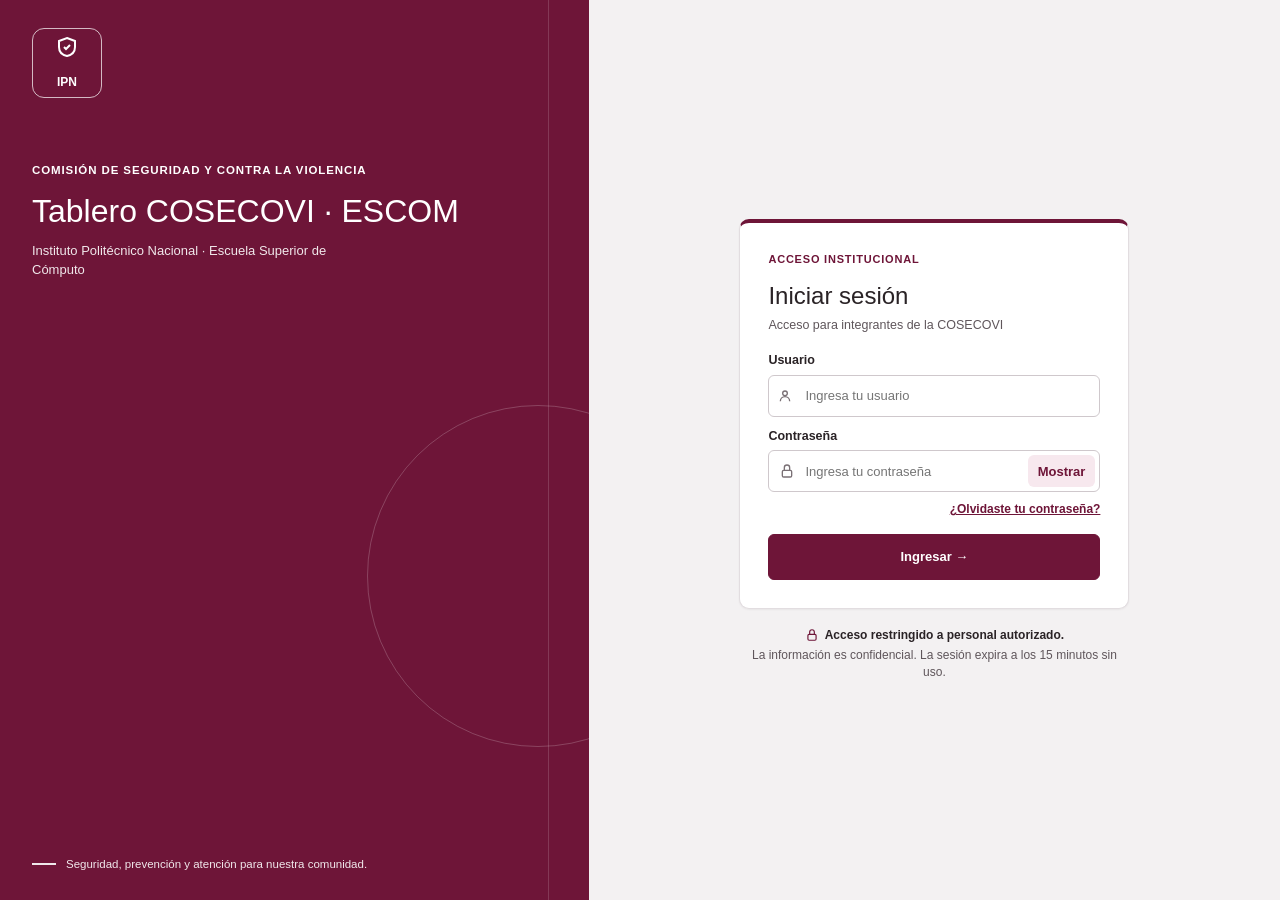
==== Tablero_COSECOVI/vistas/1_vista_general.html @ 0f460d91 "Add files via upload" ====
<!doctype html>
<html lang="es">
<head>
<meta charset="utf-8"><meta name="viewport" content="width=device-width, initial-scale=1">
<title>Vista general · Tablero COSECOVI</title>
<link rel="stylesheet" href="../estilos.css">
<style>
  .centro { display: grid; grid-template-columns: minmax(0,1fr) 290px; gap: 14px; align-items: start; }
  .info { display: grid; grid-template-columns: 1.4fr .8fr .8fr 1fr 1fr; gap: 10px; margin: 10px 14px 0; padding: 10px 12px; border: 1px solid var(--borde); border-radius: 8px; background: #faf8f9; font-size: 12px; }
  .info small { display: block; color: var(--texto-2); font-weight: 700; }
  .info b { display: block; margin-top: 2px; }
  .leyenda-mapa { display: flex; gap: 22px; padding: 12px 14px 14px; font-size: 12px; }
  .leyenda-mapa div { display: flex; gap: 8px; align-items: center; }
  .leyenda-mapa small { display: block; color: var(--texto-2); }
</style>
</head>
<body>
<div class="pagina"></div>
<script src="../datos.js"></script><script src="../modelo.js"></script><script src="../cabecera.js"></script><script src="../graficas.js"></script><script src="../mapa.js"></script>
<script>
(function () {
  if (!UI.cabecera('general')) return;
  const I = UI.ICON;
  let modo = 'calor', sel = null;

  document.querySelector('.pagina').innerHTML =
    UI.encabezado('escudo', 'MONITOREO PREVENTIVO', 'Vista general por zona', 'Prioridades de atención dentro del plantel y en su entorno inmediato.') +
    '<div class="rej-l">' +
      '<aside class="tarjeta panel">' + UI.panelTit('CONSULTA', 'Filtros') +
        '<div class="sub" style="border:none;padding:0">Hora</div>' +
        '<div class="dos-campos"><div class="campo"><label for="f-hd">Desde</label><input type="time" id="f-hd"></div><div class="campo"><label for="f-hh">Hasta</label><input type="time" id="f-hh"></div></div>' +
        '<div class="campo"><label for="f-grupo">Delito</label><select id="f-grupo">' + UI.opts(Object.keys(M.GRUPOS), '', 'Todos los delitos') + '</select></div>' +
        '<div class="campo"><label for="f-modo">Modalidad (cómo)</label><select id="f-modo">' + UI.opts(M.MODOS, '', 'Todas') + '</select></div>' +
        '<div class="campo"><label for="f-sem">Semáforo</label><select id="f-sem">' + UI.opts(['Rojo', 'Amarillo'], '', 'Todos') + '</select></div>' +
        '<div class="campo"><label for="f-amb">Ámbito</label><select id="f-amb">' + UI.opts(['Interno', 'Externo'], '', 'Interno y externo') + '</select></div>' +
        '<div class="campo"><label for="f-afe">Tipo de afectado</label><select id="f-afe">' + UI.opts(M.AFECTADOS, '', 'Todos') + '</select></div>' +
        '<div class="campo"><label for="f-fase">Fase</label><select id="f-fase">' + UI.opts(M.FASES, '', 'Todas') + '</select></div>' +
        '<button class="btn bloque" id="limpiar">Limpiar filtros</button>' +
        '<div class="clave"><h4>Semáforo de delitos</h4>' +
          '<div class="niv" style="color:var(--rojo)">' + UI.icSem('Rojo') + 'Atención mayor</div><ul><li>Robos con o sin violencia</li><li>Denuncias por extorsión</li><li>Denuncias por acoso</li><li>Denuncias por ciberacoso</li></ul>' +
          '<div class="niv" style="color:var(--amarillo)">' + UI.icSem('Amarillo') + 'Atención amarilla</div><ul><li>Delitos contra la salud: drogas, alcohol u otros</li><li>Violencia</li></ul></div>' +
      '</aside>' +
      '<div class="col">' +
        '<div class="kpis" id="kpis"></div>' +
        '<div class="centro">' +
          '<section class="tarjeta"><div class="tit"><div><small>PLANTEL Y RADIO DE CONSIDERACIÓN</small><h2>Mapa de riesgo ESCOM</h2><p id="ayudaMapa">Selecciona un punto para consultar el incidente predominante.</p></div>' +
            '<div class="seg" id="modo"><button data-m="calor" class="on">Mapa de calor</button><button data-m="puntos">Puntos de incidentes</button></div></div>' +
            '<div style="padding:0 14px" id="mapa"></div><div class="info" id="info"></div>' +
            '<div class="leyenda-mapa"><div>' + UI.icSem('Rojo') + '<span><b>Alto</b><small>Atención inmediata</small></span></div><div>' + UI.icSem('Amarillo') + '<span><b>Medio</b><small>Atención preventiva</small></span></div>' +
            '<div><span style="width:22px;height:14px;border:2px dashed var(--guinda);border-radius:50%"></span><span><b>Radio</b><small>Área considerada</small></span></div></div>' +
          '</section>' +
          '<div class="col"><section class="tarjeta" id="distrib"></section><section class="tarjeta" id="horas"></section></div>' +
        '</div>' +
        '<div class="fila3" id="extra"></div>' +
      '</div>' +
    '</div>';

  const $ = id => document.getElementById(id);
  const filtro = () => Object.assign(UI.filtroGlobal(), { ambito: $('f-amb').value, afectado: $('f-afe').value, fase: $('f-fase').value, modo: $('f-modo').value, horaDesde: $('f-hd').value, horaHasta: $('f-hh').value, grupo: $('f-grupo').value, semaforo: $('f-sem').value });

  /* Clic en un punto del mapa:
     - Puntos de incidentes: abre Inspección de casos particulares con los casos de ese lugar y la ficha del más reciente (con su expediente).
     - Mapa de calor: selecciona el lugar y actualiza el resumen de abajo. */
  function clicPunto(id) {
    if (modo === 'puntos') {
      const rs = M.filtrar(filtro()).filter(r => r.lug === id), ult = rs[rs.length - 1];
      const h = UI.enlace('inspeccion', { lugar: id, caso: ult ? ult.cos : '' });
      if (h) { location.href = h; return; }
    }
    sel = id; pintar();
  }
  function pintar() {
    /* La modalidad depende del delito elegido (taxonomía) */
    const gSel = $('f-grupo').value, modos = gSel ? [...new Set(M.GRUPOS[gSel].flatMap(t => M.MODOS_TIPO[t]))] : M.MODOS, mAct = $('f-modo').value;
    $('f-modo').innerHTML = UI.opts(modos, modos.includes(mAct) ? mAct : '', 'Todas');
    const f = filtro(), L = M.filtrar(f), K = M.metricas(L);
    const ind = K.indice, niv = M.nivelIndice(ind);
    $('kpis').innerHTML =
      UI.kpi('escudo', '', 'Incidentes totales', K.total, 'En el periodo seleccionado', 'b-guinda') +
      UI.kpi('alerta', 'rojo', 'Incidentes rojos', K.rojos, M.u.pct(K.rojos, K.total) + ' % del total', 'b-rojo') +
      UI.kpi('alerta', 'amar', 'Incidentes amarillos', K.amarillos, M.u.pct(K.amarillos, K.total) + ' % del total', 'b-amar') +
      UI.kpi('mapa', '', 'Zonas de mayor riesgo', K.zonasTop.length, K.zonasTop.map(z => z.replace(' del plantel', '')).join(', ') || '—', 'b-guinda') +
      UI.kpi('tendencia', '', 'Índice de riesgo general', ind + '/100', UI.chipNivel(niv), 'b-guinda') +
      UI.kpi('reloj', '', 'Horario crítico', K.franjaCritica, K.franjaCriticaN + ' incidentes registrados', 'b-guinda');

    $('ayudaMapa').textContent = modo === 'puntos' ? 'Da clic en un punto para abrir sus casos y su expediente en Inspección de casos particulares.' : 'Selecciona un punto para consultar el incidente predominante; abajo tienes los atajos.';
    const res = MAPA.plano($('mapa'), L, { modo, sel, etiquetas: modo === 'puntos', alSeleccionar: clicPunto });
    if (!sel || !res.grupos[sel]) sel = Object.keys(res.grupos).filter(k => M.DATOS.lugares[k].x !== null).sort((a, b) => res.grupos[b].length - res.grupos[a].length)[0] || null;
    if (sel) {
      const rs = res.grupos[sel], tipo = M.mayor(M.contar(rs, r => r.tipo)), hora = M.mayor(M.contar(rs, r => r.hora.slice(0, 2) + ':00'));
      const mes = M.mayor(M.contar(rs, r => r.fecha.slice(0, 7))), fase = M.mayor(M.contar(rs, r => r.fase)), semR = rs.filter(r => r.semaforo === 'Rojo').length >= rs.length / 2;
      $('info').innerHTML = '<div><small>Lugar · ' + rs.length + ' reportes</small><b>' + M.DATOS.lugares[sel].nombre + '</b></div><div><small>Tipo predominante</small><b>' + M.corto(tipo) + '</b></div>' +
        '<div><small>Hora frecuente</small><b>' + hora + '</b></div><div><small>Gravedad</small><b>' + UI.sem(semR ? 'Rojo' : 'Amarillo', semR ? 'Atención mayor' : 'Atención amarilla') + '</b></div>' +
        '<div><small>Fase predominante · Mes</small><b>' + fase + ' · ' + M.u.mesCorto(mes) + '</b></div>' +
        '<div class="atajos-ir" style="grid-column:1/-1">' + UI.ir('delito', { delito: M.grupoDe(tipo) }, 'Analizar ' + M.grupoDe(tipo).toLowerCase()) + UI.ir('inspeccion', { lugar: sel }, 'Ver los ' + rs.length + ' casos de este lugar') + UI.ir('recomendaciones', { grupo: M.grupoDe(tipo) }, 'Ver recomendaciones') + '</div>';
      MAPA.plano($('mapa'), L, { modo, sel, etiquetas: modo === 'puntos', alSeleccionar: clicPunto });
    } else $('info').innerHTML = '<div><small>Sin incidentes ubicables con estos filtros</small></div>';

    const porTipo = M.TIPOS.map(t => ({ et: M.corto(t), v: L.filter(r => r.tipo === t).length, color: ['Consumo de alcohol o drogas', 'Violencia (riña o agresión)'].includes(t) ? G.COL.amar : G.COL.rojo }));
    $('distrib').innerHTML = '<div class="tit"><div><small>DISTRIBUCIÓN</small><h2>Incidentes por categoría</h2></div><b style="font-size:20px;color:var(--guinda)">' + K.total + '</b></div><div class="cuerpo">' +
      '<div id="bar-tipos">' + G.barras(porTipo, null, 120) + '</div><p class="nota" style="margin:4px 0 0">Selecciona una categoría para analizarla.</p>' + '<div class="leyenda" style="margin-top:8px"><span><i style="background:' + G.COL.rojo + '"></i>Atención mayor</span><span><i style="background:' + G.COL.amar + '"></i>Atención amarilla</span></div></div>';
    $('horas').innerHTML = '<div class="tit"><div><small>POR HORA DEL DÍA</small><h2>Horario crítico</h2></div><span class="chip np n-alto">' + K.franjaCritica + '</span></div><div class="cuerpo">' +
      G.columnas(M.FRANJAS.map(fr => ({ et: fr.slice(0, 2), v: K.franjas[fr] }))) +
      '<div class="destacado">' + I.reloj + 'Franja con mayor incidencia: ' + K.franjaCritica + ' · ' + K.franjaCriticaN + ' incidentes</div></div>';

    $('bar-tipos').querySelectorAll('.barra').forEach((b, i) => { const h = UI.enlace('delito', { delito: M.grupoDe(M.TIPOS[i]) }); if (h) { b.style.cursor = 'pointer'; b.onclick = () => location.href = h; } });
    const serie = M.serieMensual(L, f.desde, f.hasta);
    $('extra').innerHTML =
      UI.tarjetaG('TENDENCIA', 'Incidentes por mes', G.linea(serie, { W: 360, H: 170 })) +
      UI.tarjetaG('ÁMBITO', 'Interno y externo', G.dona([{ et: 'Interno', v: K.interno, color: G.COL.guinda }, { et: 'Externo', v: K.externo, color: G.COL.guinda2 }])) +
      UI.tarjetaG('A QUIÉN', 'Por tipo de afectado', G.barras(M.AFECTADOS.map(a => ({ et: a, v: L.filter(r => r.afectado === a).length })), G.COL.guinda, 80) + '<p class="nota" style="margin-top:8px">' + I.candado + 'Solo cifras agregadas, sin datos personales.</p>');
  }

  $('modo').querySelectorAll('button').forEach(b => b.onclick = () => { modo = b.dataset.m; $('modo').querySelectorAll('button').forEach(x => x.classList.toggle('on', x === b)); pintar(); });
  ['f-hd', 'f-hh', 'f-grupo', 'f-modo', 'f-sem', 'f-amb', 'f-afe', 'f-fase'].forEach(id => $(id).onchange = () => { sel = null; pintar(); });
  $('limpiar').onclick = () => { ['f-hd', 'f-hh', 'f-grupo', 'f-modo', 'f-sem', 'f-amb', 'f-afe', 'f-fase'].forEach(id => $(id).value = ''); sel = null; pintar(); };
  UI.alCambiarPeriodo(() => { sel = null; pintar(); });
  pintar();
})();
</script>
</body>
</html>
---- Tablero_COSECOVI/estilos.css ----
/* =====================================================================
   TABLERO COSECOVI ESCOM · ESTILOS COMPARTIDOS
   Un solo archivo para todas las pestañas. Cambiar un color aquí lo
   cambia en todo el tablero.
   ===================================================================== */
:root {
  --guinda: #6e1538;  --guinda-osc: #5a0f2d;  --guinda-claro: #f7e8ee;  --rosa-borde: #f2c4d4;
  --fondo: #f3f1f2;   --tarjeta: #fff;        --borde: #e2dde0;        --texto: #2a2326;  --texto-2: #5f565b;
  --enlace: #1d4f91;
  --rojo: #b4232c;    --rojo-bg: #fde7e9;     --rojo-solido: #c62f3a;
  --amarillo: #8a6100; --amarillo-bg: #fdf1cc; --amarillo-solido: #e9b300;
  --verde: #1f7a4d;   --verde-bg: #e3f4ea;
  --azul: #1e5f9e;    --azul-bg: #e3effa;
  --morado: #6b3fa0;  --morado-bg: #efe7fa;
  --gris: #4b5563;    --gris-bg: #eceef0;
  --radio: 10px;      --sombra: 0 1px 2px rgba(0,0,0,.05);
  --fuente: "Segoe UI", "Source Sans 3", Roboto, Helvetica, Arial, sans-serif;
}
* { box-sizing: border-box; }
[hidden] { display: none !important; }
html, body { margin: 0; }
body { background: var(--fondo); color: var(--texto); font-family: var(--fuente); font-size: 14px; line-height: 1.4; }
a { color: var(--enlace); }
button, select, input, textarea { font-family: inherit; font-size: 13px; color: var(--texto); }
h1, h2, h3 { font-weight: 400; }

/* ---------- Cabecera ---------- */
.cab { background: var(--guinda); color: #fff; }
.cab-top { max-width: 1280px; margin: 0 auto; padding: 14px 24px 6px; display: flex; align-items: center; gap: 14px; }
.cab-logo { width: 46px; height: 46px; border: 2px solid #fff; border-radius: 50%; display: grid; place-items: center; font-weight: 800; font-size: 14px; flex: none; }
.cab-txt small { display: block; font-size: 11px; font-weight: 700; letter-spacing: .8px; opacity: .9; }
.cab-txt strong { display: block; font-size: 21px; font-weight: 400; }
.cab-der { margin-left: auto; display: flex; align-items: center; gap: 10px; }
.cab-rol { display: flex; align-items: center; gap: 8px; background: rgba(255,255,255,.12); border: 1px solid rgba(255,255,255,.35); border-radius: 999px; padding: 6px 14px; font-size: 12.5px; }
.cab-salir { color: #fff; font-size: 12.5px; text-decoration: none; border: 1px solid rgba(255,255,255,.35); border-radius: 999px; padding: 6px 12px; }
.cab-salir:hover { background: rgba(255,255,255,.1); }
.cab-tabs { max-width: 1280px; margin: 0 auto; padding: 0 16px; display: flex; }
.cab-tab { flex: 1 1 0; color: #fff; text-decoration: none; font-weight: 600; font-size: 12.5px; text-align: center; padding: 10px 6px 12px; display: flex; align-items: center; justify-content: center; border-radius: 8px 8px 0 0; line-height: 1.2; }
.cab-tab:hover { background: rgba(255,255,255,.08); }
.cab-tab.activa { background: #f7f3f4; color: var(--guinda); border: 2px solid var(--rosa-borde); border-bottom: none; }
.cab-tab.activa span { border-bottom: 2px solid var(--guinda); padding-bottom: 6px; }

/* Barra de periodo global (aplica a todas las pestañas) */
.periodo { background: #fff; border-bottom: 1px solid var(--borde); }
.periodo-in { max-width: 1280px; margin: 0 auto; padding: 9px 24px; display: flex; align-items: center; gap: 14px; flex-wrap: wrap; font-size: 12.5px; }
.periodo-in .et { font-size: 10.5px; font-weight: 800; letter-spacing: .6px; color: var(--guinda); }
.periodo-in select { border: 1px solid #cfc8cc; border-radius: 6px; padding: 6px 8px; background: #fff; }
.periodo-in .grupo { display: flex; align-items: center; gap: 6px; }
.periodo-in .actual { margin-left: auto; color: var(--texto-2); display: flex; align-items: center; gap: 6px; }
.seg { display: inline-flex; border: 1px solid var(--guinda); border-radius: 7px; overflow: hidden; }
.seg button { border: none; background: #fff; color: var(--guinda); padding: 6px 12px; font-weight: 700; cursor: pointer; display: inline-flex; align-items: center; gap: 6px; }
.seg button.on { background: var(--guinda); color: #fff; }
.atajos { display: inline-flex; gap: 4px; }
.atajos button { border: 1px solid #cfc8cc; background: #fff; border-radius: 6px; padding: 5px 9px; cursor: pointer; font-weight: 600; }
.atajos button.on { background: var(--guinda); border-color: var(--guinda); color: #fff; }
.punto-verde { display: inline-block; width: 7px; height: 7px; border-radius: 50%; background: var(--verde); }

/* ---------- Página ---------- */
.pagina { max-width: 1280px; margin: 0 auto; padding: 18px 24px 24px; }
.tarjeta { background: var(--tarjeta); border: 1px solid var(--borde); border-radius: var(--radio); box-shadow: var(--sombra); }
.enc { display: flex; align-items: flex-end; gap: 16px; margin-bottom: 14px; }
.enc .kicker { display: flex; align-items: center; gap: 6px; font-size: 11.5px; font-weight: 800; letter-spacing: .7px; color: var(--guinda); }
.enc .kicker svg { width: 14px; height: 14px; }
.enc h1 { margin: 4px 0 2px; font-size: 25px; }
.enc p { margin: 0; color: var(--texto-2); font-size: 12.5px; }
.enc-der { margin-left: auto; display: flex; align-items: center; gap: 10px; }
.chip-restr { display: inline-flex; align-items: center; gap: 7px; border: 1px solid var(--guinda); color: var(--guinda); border-radius: 999px; padding: 7px 14px; font-weight: 700; font-size: 12.5px; background: #fff; }
.chip-restr svg { width: 15px; height: 15px; }
.pie { max-width: 1280px; margin: 0 auto; padding: 8px 24px 28px; display: flex; justify-content: space-between; font-size: 12px; color: var(--texto-2); }

/* Rejillas */
.rej-l { display: grid; grid-template-columns: 230px minmax(0,1fr); gap: 14px; align-items: start; }
.rej-lr { display: grid; grid-template-columns: 230px minmax(0,1fr) 290px; gap: 14px; align-items: start; }
.col { display: grid; grid-template-columns: minmax(0,1fr); gap: 14px; align-content: start; min-width: 0; }
.fila2 { display: grid; grid-template-columns: 1fr 1fr; gap: 14px; }
.fila3 { display: grid; grid-template-columns: repeat(3, 1fr); gap: 14px; }

/* Panel de filtros */
.panel { padding: 0 14px 14px; }
.panel-tit { display: flex; align-items: center; gap: 10px; padding: 12px 14px; border-bottom: 1px solid var(--borde); margin: 0 -14px 12px; }
.panel-tit .ico { width: 30px; height: 30px; border-radius: 6px; background: var(--guinda-claro); color: var(--guinda); display: grid; place-items: center; flex: none; }
.panel-tit small { display: block; font-size: 10.5px; font-weight: 800; color: var(--guinda); letter-spacing: .6px; }
.panel-tit span { font-size: 15px; }
.sub { font-size: 12.5px; font-weight: 700; margin: 4px 0 8px; padding-top: 8px; border-top: 1px solid var(--borde); }
.campo { margin-bottom: 11px; }
.campo label { display: block; font-size: 12.5px; font-weight: 700; margin-bottom: 5px; }
.campo label .req { color: var(--rojo); }
.campo select, .campo input, .campo textarea { width: 100%; border: 1px solid #cfc8cc; border-radius: 6px; padding: 8px 10px; background: #fff; }
.campo textarea { resize: vertical; min-height: 70px; }
.campo .ayuda { font-size: 11.5px; color: var(--texto-2); margin-top: 4px; }
.campo.error input, .campo.error select, .campo.error textarea { border-color: var(--rojo); }
.campo .msg-error { display: none; font-size: 11.5px; color: var(--rojo); margin-top: 4px; }
.campo.error .msg-error { display: block; }
.dos-campos { display: grid; grid-template-columns: 1fr 1fr; gap: 8px; }
.dos-campos .campo { min-width: 0; }
.dos-campos input { min-width: 0; width: 100%; padding: 8px 4px; font-size: 12px; }
.buscar { position: relative; }
.buscar input { padding-left: 30px; }
.buscar svg { position: absolute; left: 9px; top: 50%; transform: translateY(-50%); color: #888; width: 14px; height: 14px; }
.btn { border: 1px solid var(--guinda); color: var(--guinda); background: #fff; border-radius: 6px; padding: 9px 14px; font-weight: 700; cursor: pointer; display: inline-flex; align-items: center; justify-content: center; gap: 7px; }
.btn svg { width: 15px; height: 15px; }
.btn.lleno { background: var(--guinda); color: #fff; }
.btn.bloque { width: 100%; }
.btn:disabled { opacity: .5; cursor: not-allowed; }
.interruptor { display: flex; align-items: center; justify-content: space-between; gap: 8px; font-size: 12.5px; font-weight: 700; margin: 4px 0 12px; cursor: pointer; }
.interruptor input { display: none; }
.interruptor i { width: 34px; height: 19px; border-radius: 99px; background: #cfc8cc; position: relative; flex: none; transition: .15s; }
.interruptor i::after { content: ""; position: absolute; left: 2px; top: 2px; width: 15px; height: 15px; border-radius: 50%; background: #fff; transition: .15s; }
.interruptor input:checked + i { background: var(--guinda); }
.interruptor input:checked + i::after { left: 17px; }

/* Clave del semáforo */
.clave { margin: 14px -14px -14px; padding: 12px 14px; border-top: 1px solid var(--borde); font-size: 12px; }
.clave h4 { margin: 0 0 8px; font-size: 12.5px; font-weight: 600; }
.clave .niv { display: flex; align-items: center; gap: 7px; font-weight: 700; margin: 8px 0 4px; }
.clave ul { margin: 0 0 6px; padding-left: 26px; color: var(--texto-2); }
.clave li { margin: 2px 0; list-style: none; }

/* KPIs */
.kpis { display: grid; grid-template-columns: repeat(auto-fit, minmax(150px, 1fr)); gap: 10px; }
.kpi { padding: 12px 14px; display: flex; gap: 10px; align-items: flex-start; border-top: 3px solid transparent; }
.kpi.b-guinda { border-top-color: var(--guinda); } .kpi.b-rojo { border-top-color: var(--rojo-solido); } .kpi.b-amar { border-top-color: var(--amarillo-solido); }
.kpi-ico { width: 30px; height: 30px; border-radius: 50%; display: grid; place-items: center; flex: none; background: var(--guinda-claro); color: var(--guinda); }
.kpi-ico svg { width: 15px; height: 15px; }
.kpi-ico.rojo { background: var(--rojo-bg); color: var(--rojo); } .kpi-ico.amar { background: var(--amarillo-bg); color: var(--amarillo); }
.kpi-ico.azul { background: var(--azul-bg); color: var(--azul); } .kpi-ico.verde { background: var(--verde-bg); color: var(--verde); }
.kpi-ico.morado { background: var(--morado-bg); color: var(--morado); }
.kpi small { display: block; font-size: 12px; font-weight: 700; line-height: 1.25; }
.kpi b { display: block; font-size: 20px; font-weight: 700; margin-top: 2px; }
.kpi em { display: block; font-style: normal; font-size: 11.5px; color: var(--texto-2); }

/* Tarjeta con título */
.tit { display: flex; align-items: flex-start; justify-content: space-between; gap: 10px; padding: 13px 14px 8px; }
.tit small { display: block; font-size: 10.5px; font-weight: 800; letter-spacing: .6px; color: var(--guinda); }
.tit h2 { margin: 2px 0 0; font-size: 15.5px; }
.tit p { margin: 2px 0 0; font-size: 12px; color: var(--texto-2); }
.cuerpo { padding: 4px 14px 14px; }
.nota { font-size: 12px; color: var(--texto-2); display: flex; align-items: center; gap: 6px; }
.nota svg { width: 14px; height: 14px; flex: none; }
.etiqueta-gris { display: inline-block; background: #ece9ea; border-radius: 6px; padding: 4px 9px; font-size: 11.5px; font-weight: 600; color: #4a4246; white-space: nowrap; }

/* Tablas */
table.t { width: 100%; border-collapse: collapse; font-size: 12.5px; }
table.t th { background: var(--guinda); color: #fff; text-align: left; font-weight: 700; padding: 9px 10px; vertical-align: bottom; }
table.t td { padding: 8px 10px; border-bottom: 1px solid var(--borde); vertical-align: middle; }
table.t tbody tr:last-child td { border-bottom: none; }
table.t tbody tr:nth-child(even) td { background: #fcfafb; }
table.t tr.sel td { background: var(--guinda-claro) !important; }
table.t tr.clic { cursor: pointer; }
table.t tr.clic:hover td { background: #f9f3f6; }
table.t .num { text-align: right; font-variant-numeric: tabular-nums; }
table.t .cen { text-align: center; }
table.t tfoot td { font-weight: 700; border-top: 2px solid var(--borde); }
.t-env { overflow-x: auto; }
.cos { font-weight: 700; color: var(--enlace); text-decoration: underline; white-space: nowrap; cursor: pointer; }
.pie-tabla { display: flex; align-items: center; justify-content: space-between; gap: 10px; padding: 10px 12px; border-top: 1px solid var(--borde); font-size: 12px; color: var(--texto-2); }
.paginas { display: flex; gap: 4px; }
.paginas button { min-width: 30px; height: 30px; border: 1px solid #d5ced2; background: #fff; border-radius: 6px; cursor: pointer; }
.paginas button.on { background: var(--guinda); color: #fff; border-color: var(--guinda); font-weight: 700; }
.paginas button:disabled { opacity: .45; cursor: default; }

/* Chips */
.chip { display: inline-flex; align-items: center; gap: 5px; border-radius: 999px; padding: 3px 9px; font-size: 11.5px; font-weight: 700; white-space: nowrap; }
.chip::before { content: ""; width: 7px; height: 7px; border-radius: 50%; background: currentColor; }
.chip.np::before { display: none; }
.f-atencion { background: var(--azul-bg); color: var(--azul); } .f-canalizado { background: var(--morado-bg); color: var(--morado); } .f-cerrado { background: var(--gris-bg); color: var(--gris); }
.n-alto { background: var(--rojo-bg); color: var(--rojo); } .n-medio { background: var(--amarillo-bg); color: var(--amarillo); } .n-bajo { background: var(--verde-bg); color: var(--verde); }
.r-ok { background: var(--verde-bg); color: var(--verde); } .r-mal { background: var(--rojo-bg); color: var(--rojo); } .r-neutro { background: var(--gris-bg); color: var(--gris); }
.chip-exp { display: inline-block; font-size: 11.5px; font-weight: 700; background: #f1edef; color: var(--guinda); border-radius: 5px; padding: 2px 7px; cursor: pointer; white-space: nowrap; border: none; }
/* Íconos del semáforo: no dependen solo del color */
.ic-rojo, .ic-amar { display: inline-grid; place-items: center; width: 17px; height: 17px; flex: none; color: #fff; font-size: 11px; font-weight: 900; line-height: 1; }
.ic-rojo { background: var(--rojo-solido); border-radius: 50%; }
.ic-amar { background: var(--amarillo-solido); clip-path: polygon(50% 4%, 100% 96%, 0 96%); color: #3a2a00; font-size: 9px; padding-top: 4px; }
.sem { display: inline-flex; align-items: center; gap: 6px; }

/* Gráficas */
.barra { display: grid; grid-template-columns: var(--et, 130px) 1fr 34px; align-items: center; gap: 8px; margin: 7px 0; font-size: 12px; }
.barra .et { overflow: hidden; text-overflow: ellipsis; white-space: nowrap; display: flex; align-items: center; gap: 6px; }
.barra .riel { background: #f1edef; border-radius: 4px; height: 12px; overflow: hidden; }
.barra .rel { height: 100%; border-radius: 4px; }
.barra .v { text-align: right; font-weight: 700; font-variant-numeric: tabular-nums; }
.barra.on .et { font-weight: 700; }
.dona { display: flex; align-items: center; gap: 14px; }
.dona svg { flex: none; }
.dona ul { list-style: none; margin: 0; padding: 0; font-size: 12px; flex: 1; min-width: 0; }
.dona li { display: flex; align-items: center; gap: 7px; margin: 6px 0; }
.dona li i { width: 10px; height: 10px; border-radius: 3px; flex: none; }
.dona li b { margin-left: auto; padding-left: 8px; white-space: nowrap; }
.columnas { display: flex; align-items: flex-end; gap: 6px; height: 150px; padding-top: 18px; }
.columnas .c { flex: 1; display: flex; flex-direction: column; align-items: center; justify-content: flex-end; height: 100%; font-size: 11px; gap: 4px; }
.columnas .c .v { font-weight: 700; }
.columnas .c .riel { width: 100%; flex: 1; background: #f1edef; border-radius: 4px; display: flex; align-items: flex-end; overflow: hidden; }
.columnas .c .rel { width: 100%; background: #a8647f; border-radius: 4px; }
.columnas .c.on .rel { background: var(--guinda); }
.columnas .c.on .riel { outline: 2px solid var(--guinda); outline-offset: 2px; }
.columnas .c .et { color: var(--texto-2); white-space: nowrap; }
.columnas .c.on .et { color: var(--guinda); font-weight: 800; }
.leyenda { display: flex; flex-wrap: wrap; gap: 12px; font-size: 11.5px; color: var(--texto-2); }
.leyenda i { display: inline-block; width: 9px; height: 9px; border-radius: 50%; margin-right: 5px; vertical-align: middle; }
.destacado { display: flex; align-items: center; gap: 8px; background: var(--guinda-claro); border-left: 3px solid var(--guinda); padding: 8px 10px; font-size: 12px; font-weight: 700; color: var(--guinda); border-radius: 0 6px 6px 0; margin-top: 10px; }
.destacado svg { width: 14px; height: 14px; }

/* Sub-pestañas internas */
.subtabs { display: flex; gap: 4px; border-bottom: 2px solid var(--borde); margin-bottom: 14px; }
.subtabs button { border: none; background: none; padding: 10px 16px; font-weight: 700; color: var(--texto-2); cursor: pointer; border-bottom: 3px solid transparent; margin-bottom: -2px; display: flex; align-items: center; gap: 7px; }
.subtabs button svg { width: 15px; height: 15px; }
.subtabs button.on { color: var(--guinda); border-bottom-color: var(--guinda); }

/* Línea de tiempo (ruta del caso) */
.linea { padding: 4px 4px 0; }
.ev { position: relative; padding: 0 0 16px 32px; }
.ev::before { content: ""; position: absolute; left: 10px; top: 22px; bottom: -2px; width: 2px; background: #e4dde1; }
.ev:last-child::before { display: none; }
.ev-pt { position: absolute; left: 0; top: 1px; width: 22px; height: 22px; border-radius: 50%; display: grid; place-items: center; color: #fff; }
.ev-pt svg { width: 12px; height: 12px; }
.ev strong { font-size: 12.5px; }
.ev .f { font-size: 11.5px; color: var(--texto-2); margin-left: 6px; }
.ev p { margin: 3px 0 0; font-size: 12px; color: #433b3f; }
.ev .q { font-size: 11px; color: var(--texto-2); margin-top: 2px; }
.t-registro .ev-pt { background: var(--guinda); } .t-liga .ev-pt { background: #8b8287; }
.t-atencion .ev-pt, .t-accion .ev-pt { background: var(--azul); } .t-canal .ev-pt, .t-respuesta .ev-pt { background: var(--morado); }
.t-cierre .ev-pt { background: var(--verde); }
.t-pendiente .ev-pt { background: #fff; border: 2px dashed var(--amarillo-solido); color: var(--amarillo); }
.t-pendiente strong { color: var(--amarillo); }

/* Modal */
.velo { position: fixed; inset: 0; background: rgba(30,20,25,.45); display: grid; place-items: center; z-index: 40; }
.modal { width: min(460px, 92vw); background: #fff; border-radius: 12px; box-shadow: 0 10px 40px rgba(0,0,0,.25); }
.modal h3 { margin: 0; padding: 14px 16px; border-bottom: 1px solid var(--borde); font-size: 16px; display: flex; justify-content: space-between; align-items: center; }
.modal .cuerpo { padding: 14px 16px; }
.modal .acciones { display: flex; justify-content: flex-end; gap: 8px; padding: 12px 16px; border-top: 1px solid var(--borde); }
.x { border: 1px solid var(--borde); background: #fff; border-radius: 6px; width: 30px; height: 30px; cursor: pointer; color: var(--guinda); font-size: 16px; line-height: 1; }
.alerta { border-radius: 8px; padding: 9px 11px; font-size: 12.5px; margin-bottom: 10px; display: flex; gap: 8px; align-items: flex-start; }
.alerta svg { width: 15px; height: 15px; flex: none; margin-top: 1px; }
.alerta.mal { background: var(--rojo-bg); color: var(--rojo); } .alerta.ok { background: var(--verde-bg); color: var(--verde); } .alerta.info { background: var(--azul-bg); color: var(--azul); }

/* Acceso denegado y aviso */
.denegado { max-width: 560px; margin: 40px auto; padding: 32px; text-align: center; }
.denegado .ico { margin: 0 auto 12px; background: var(--rojo-bg); color: var(--rojo); width: 56px; height: 56px; border-radius: 50%; display: grid; place-items: center; }
.denegado h1 { color: var(--rojo); font-weight: 600; font-size: 20px; margin: 0 0 8px; }
.aviso { position: fixed; bottom: 22px; left: 50%; transform: translateX(-50%); background: #2a2326; color: #fff; padding: 10px 16px; border-radius: 8px; font-size: 13px; opacity: 0; transition: opacity .2s; pointer-events: none; z-index: 60; }
.aviso.ver { opacity: 1; }
.cifrado { display: inline-flex; align-items: center; gap: 6px; font-size: 12px; color: var(--guinda); font-weight: 700; }
.cifrado svg { width: 13px; height: 13px; }

@media print {
  .cab, .periodo, .panel, .no-imprimir, .pie, .subtabs { display: none !important; }
  .rej-l, .rej-lr { display: block; }
  body { background: #fff; }
  .tarjeta { box-shadow: none; break-inside: avoid; }
}

/* Atajos entre pestañas */
.ir { display: inline-flex; align-items: center; gap: 5px; font-size: 12px; font-weight: 700; color: var(--guinda); text-decoration: none; border: 1px solid var(--rosa-borde); background: #fff; border-radius: 999px; padding: 4px 10px; white-space: nowrap; }
.ir:hover { background: var(--guinda-claro); }
.ir::after { content: '→'; }
.atajos-ir { display: flex; flex-wrap: wrap; gap: 6px; }
.chip-filtro { display: inline-flex; align-items: center; gap: 6px; background: var(--guinda-claro); color: var(--guinda); border-radius: 999px; padding: 4px 6px 4px 10px; font-size: 12px; font-weight: 700; margin-bottom: 10px; }
.chip-filtro a { text-decoration: none; color: var(--guinda); font-size: 14px; line-height: 1; }
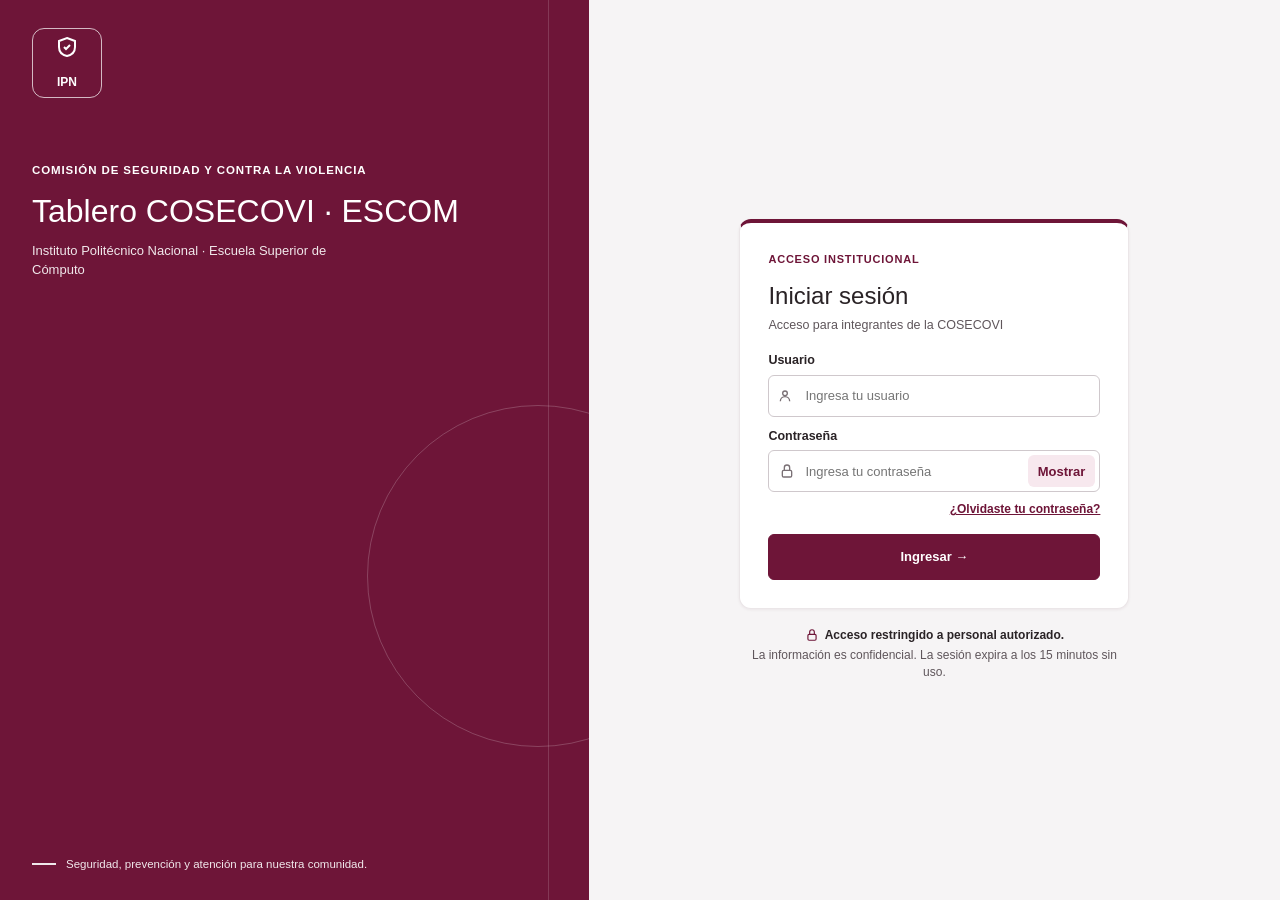
==== commit f9366962: "Rediseño de las vistas: filtros en una sola barra superior, orden de lo general al detalle y sección" ====
--- a/Tablero_COSECOVI/vistas/1_vista_general.html
+++ b/Tablero_COSECOVI/vistas/1_vista_general.html
@@ -5,13 +5,16 @@
 <title>Vista general · Tablero COSECOVI</title>
 <link rel="stylesheet" href="../estilos.css">
 <style>
-  .centro { display: grid; grid-template-columns: minmax(0,1fr) 290px; gap: 14px; align-items: start; }
-  .info { display: grid; grid-template-columns: 1.4fr .8fr .8fr 1fr 1fr; gap: 10px; margin: 10px 14px 0; padding: 10px 12px; border: 1px solid var(--borde); border-radius: 8px; background: #faf8f9; font-size: 12px; }
-  .info small { display: block; color: var(--texto-2); font-weight: 700; }
+  .mapa-c { display: grid; grid-template-columns: minmax(0,1fr) 300px; gap: 18px; padding: 0 18px 18px; align-items: start; }
+  .lado { display: grid; gap: 14px; }
+  .info { display: grid; gap: 10px; font-size: 12.5px; background: #fbf8f9; border-radius: 10px; padding: 14px; }
+  .info small { display: block; color: var(--texto-2); font-weight: 700; font-size: 11px; }
   .info b { display: block; margin-top: 2px; }
-  .leyenda-mapa { display: flex; gap: 22px; padding: 12px 14px 14px; font-size: 12px; }
+  .info .atajos-ir { flex-direction: column; align-items: flex-start; }
+  .leyenda-mapa { display: grid; gap: 8px; font-size: 12px; }
   .leyenda-mapa div { display: flex; gap: 8px; align-items: center; }
   .leyenda-mapa small { display: block; color: var(--texto-2); }
+  @media (max-width: 900px) { .mapa-c { grid-template-columns: 1fr; } }
 </style>
 </head>
 <body>
@@ -23,37 +26,29 @@
   const I = UI.ICON;
   let modo = 'calor', sel = null;
 
+  UI.filtros(
+    UI.fSelect('f-grupo', 'Delito', Object.keys(M.GRUPOS), '', 'Todos los delitos', '') +
+    UI.fSelect('f-sem', 'Semáforo', ['Rojo', 'Amarillo'], '', 'Todos') +
+    UI.fSelect('f-amb', 'Ámbito', ['Interno', 'Externo'], '', 'Interno y externo'),
+    UI.fSelect('f-modo', 'Modalidad (cómo)', M.MODOS, '', 'Todas') +
+    UI.fSelect('f-afe', 'Tipo de afectado', M.AFECTADOS, '', 'Todos') +
+    UI.fSelect('f-fase', 'Fase', M.FASES, '', 'Todas') +
+    '<div class="campo hora"><label for="f-hd">Hora desde</label><input type="time" id="f-hd"></div><div class="campo hora"><label for="f-hh">Hora hasta</label><input type="time" id="f-hh"></div>');
+
   document.querySelector('.pagina').innerHTML =
     UI.encabezado('escudo', 'MONITOREO PREVENTIVO', 'Vista general por zona', 'Prioridades de atención dentro del plantel y en su entorno inmediato.') +
-    '<div class="rej-l">' +
-      '<aside class="tarjeta panel">' + UI.panelTit('CONSULTA', 'Filtros') +
-        '<div class="sub" style="border:none;padding:0">Hora</div>' +
-        '<div class="dos-campos"><div class="campo"><label for="f-hd">Desde</label><input type="time" id="f-hd"></div><div class="campo"><label for="f-hh">Hasta</label><input type="time" id="f-hh"></div></div>' +
-        '<div class="campo"><label for="f-grupo">Delito</label><select id="f-grupo">' + UI.opts(Object.keys(M.GRUPOS), '', 'Todos los delitos') + '</select></div>' +
-        '<div class="campo"><label for="f-modo">Modalidad (cómo)</label><select id="f-modo">' + UI.opts(M.MODOS, '', 'Todas') + '</select></div>' +
-        '<div class="campo"><label for="f-sem">Semáforo</label><select id="f-sem">' + UI.opts(['Rojo', 'Amarillo'], '', 'Todos') + '</select></div>' +
-        '<div class="campo"><label for="f-amb">Ámbito</label><select id="f-amb">' + UI.opts(['Interno', 'Externo'], '', 'Interno y externo') + '</select></div>' +
-        '<div class="campo"><label for="f-afe">Tipo de afectado</label><select id="f-afe">' + UI.opts(M.AFECTADOS, '', 'Todos') + '</select></div>' +
-        '<div class="campo"><label for="f-fase">Fase</label><select id="f-fase">' + UI.opts(M.FASES, '', 'Todas') + '</select></div>' +
-        '<button class="btn bloque" id="limpiar">Limpiar filtros</button>' +
-        '<div class="clave"><h4>Semáforo de delitos</h4>' +
+    '<div class="kpis" id="kpis"></div>' +
+    '<section class="tarjeta"><div class="tit"><div><small>PLANTEL Y RADIO DE CONSIDERACIÓN</small><h2>Mapa de riesgo ESCOM</h2><p id="ayudaMapa">Selecciona un punto para consultar el incidente predominante.</p></div>' +
+      '<div class="seg" id="modo"><button data-m="calor" class="on">Mapa de calor</button><button data-m="puntos">Puntos de incidentes</button></div></div>' +
+      '<div class="mapa-c"><div id="mapa"></div><div class="lado"><div class="info" id="info"></div>' +
+        '<div class="leyenda-mapa"><div>' + UI.icSem('Rojo') + '<span><b>Alto</b><small>Atención inmediata</small></span></div><div>' + UI.icSem('Amarillo') + '<span><b>Medio</b><small>Atención preventiva</small></span></div>' +
+        '<div><span style="width:22px;height:14px;border:2px dashed var(--guinda);border-radius:50%;flex:none"></span><span><b>Radio</b><small>Área considerada</small></span></div></div>' +
+        '<details class="clave-d"><summary>Semáforo de delitos</summary>' +
           '<div class="niv" style="color:var(--rojo)">' + UI.icSem('Rojo') + 'Atención mayor</div><ul><li>Robos con o sin violencia</li><li>Denuncias por extorsión</li><li>Denuncias por acoso</li><li>Denuncias por ciberacoso</li></ul>' +
-          '<div class="niv" style="color:var(--amarillo)">' + UI.icSem('Amarillo') + 'Atención amarilla</div><ul><li>Delitos contra la salud: drogas, alcohol u otros</li><li>Violencia</li></ul></div>' +
-      '</aside>' +
-      '<div class="col">' +
-        '<div class="kpis" id="kpis"></div>' +
-        '<div class="centro">' +
-          '<section class="tarjeta"><div class="tit"><div><small>PLANTEL Y RADIO DE CONSIDERACIÓN</small><h2>Mapa de riesgo ESCOM</h2><p id="ayudaMapa">Selecciona un punto para consultar el incidente predominante.</p></div>' +
-            '<div class="seg" id="modo"><button data-m="calor" class="on">Mapa de calor</button><button data-m="puntos">Puntos de incidentes</button></div></div>' +
-            '<div style="padding:0 14px" id="mapa"></div><div class="info" id="info"></div>' +
-            '<div class="leyenda-mapa"><div>' + UI.icSem('Rojo') + '<span><b>Alto</b><small>Atención inmediata</small></span></div><div>' + UI.icSem('Amarillo') + '<span><b>Medio</b><small>Atención preventiva</small></span></div>' +
-            '<div><span style="width:22px;height:14px;border:2px dashed var(--guinda);border-radius:50%"></span><span><b>Radio</b><small>Área considerada</small></span></div></div>' +
-          '</section>' +
-          '<div class="col"><section class="tarjeta" id="distrib"></section><section class="tarjeta" id="horas"></section></div>' +
-        '</div>' +
-        '<div class="fila3" id="extra"></div>' +
-      '</div>' +
-    '</div>';
+          '<div class="niv" style="color:var(--amarillo)">' + UI.icSem('Amarillo') + 'Atención amarilla</div><ul><li>Delitos contra la salud: drogas, alcohol u otros</li><li>Violencia</li></ul></details>' +
+      '</div></div>' +
+    '</section>' +
+    '<div id="estad"></div>';
 
   const $ = id => document.getElementById(id);
   const filtro = () => Object.assign(UI.filtroGlobal(), { ambito: $('f-amb').value, afectado: $('f-afe').value, fase: $('f-fase').value, modo: $('f-modo').value, horaDesde: $('f-hd').value, horaHasta: $('f-hh').value, grupo: $('f-grupo').value, semaforo: $('f-sem').value });
@@ -83,7 +78,7 @@
       UI.kpi('tendencia', '', 'Índice de riesgo general', ind + '/100', UI.chipNivel(niv), 'b-guinda') +
       UI.kpi('reloj', '', 'Horario crítico', K.franjaCritica, K.franjaCriticaN + ' incidentes registrados', 'b-guinda');
 
-    $('ayudaMapa').textContent = modo === 'puntos' ? 'Da clic en un punto para abrir sus casos y su expediente en Inspección de casos particulares.' : 'Selecciona un punto para consultar el incidente predominante; abajo tienes los atajos.';
+    $('ayudaMapa').textContent = modo === 'puntos' ? 'Da clic en un punto para abrir sus casos y su expediente en Inspección de casos particulares.' : 'Selecciona un punto para consultar el incidente predominante; a la derecha tienes los atajos.';
     const res = MAPA.plano($('mapa'), L, { modo, sel, etiquetas: modo === 'puntos', alSeleccionar: clicPunto });
     if (!sel || !res.grupos[sel]) sel = Object.keys(res.grupos).filter(k => M.DATOS.lugares[k].x !== null).sort((a, b) => res.grupos[b].length - res.grupos[a].length)[0] || null;
     if (sel) {
@@ -92,23 +87,22 @@
       $('info').innerHTML = '<div><small>Lugar · ' + rs.length + ' reportes</small><b>' + M.DATOS.lugares[sel].nombre + '</b></div><div><small>Tipo predominante</small><b>' + M.corto(tipo) + '</b></div>' +
         '<div><small>Hora frecuente</small><b>' + hora + '</b></div><div><small>Gravedad</small><b>' + UI.sem(semR ? 'Rojo' : 'Amarillo', semR ? 'Atención mayor' : 'Atención amarilla') + '</b></div>' +
         '<div><small>Fase predominante · Mes</small><b>' + fase + ' · ' + M.u.mesCorto(mes) + '</b></div>' +
-        '<div class="atajos-ir" style="grid-column:1/-1">' + UI.ir('delito', { delito: M.grupoDe(tipo) }, 'Analizar ' + M.grupoDe(tipo).toLowerCase()) + UI.ir('inspeccion', { lugar: sel }, 'Ver los ' + rs.length + ' casos de este lugar') + UI.ir('recomendaciones', { grupo: M.grupoDe(tipo) }, 'Ver recomendaciones') + '</div>';
+        '<div class="atajos-ir">' + UI.ir('delito', { delito: M.grupoDe(tipo) }, 'Analizar ' + M.grupoDe(tipo).toLowerCase()) + UI.ir('inspeccion', { lugar: sel }, 'Ver los ' + rs.length + ' casos de este lugar') + UI.ir('recomendaciones', { grupo: M.grupoDe(tipo) }, 'Ver recomendaciones') + '</div>';
       MAPA.plano($('mapa'), L, { modo, sel, etiquetas: modo === 'puntos', alSeleccionar: clicPunto });
     } else $('info').innerHTML = '<div><small>Sin incidentes ubicables con estos filtros</small></div>';
 
     const porTipo = M.TIPOS.map(t => ({ et: M.corto(t), v: L.filter(r => r.tipo === t).length, color: ['Consumo de alcohol o drogas', 'Violencia (riña o agresión)'].includes(t) ? G.COL.amar : G.COL.rojo }));
-    $('distrib').innerHTML = '<div class="tit"><div><small>DISTRIBUCIÓN</small><h2>Incidentes por categoría</h2></div><b style="font-size:20px;color:var(--guinda)">' + K.total + '</b></div><div class="cuerpo">' +
-      '<div id="bar-tipos">' + G.barras(porTipo, null, 120) + '</div><p class="nota" style="margin:4px 0 0">Selecciona una categoría para analizarla.</p>' + '<div class="leyenda" style="margin-top:8px"><span><i style="background:' + G.COL.rojo + '"></i>Atención mayor</span><span><i style="background:' + G.COL.amar + '"></i>Atención amarilla</span></div></div>';
-    $('horas').innerHTML = '<div class="tit"><div><small>POR HORA DEL DÍA</small><h2>Horario crítico</h2></div><span class="chip np n-alto">' + K.franjaCritica + '</span></div><div class="cuerpo">' +
-      G.columnas(M.FRANJAS.map(fr => ({ et: fr.slice(0, 2), v: K.franjas[fr] }))) +
-      '<div class="destacado">' + I.reloj + 'Franja con mayor incidencia: ' + K.franjaCritica + ' · ' + K.franjaCriticaN + ' incidentes</div></div>';
-
+    const serie = M.serieMensual(L, f.desde, f.hasta);
+    $('estad').innerHTML = UI.seccion('Estadísticas', 'Distribución de los incidentes del periodo con los filtros aplicados.', [
+      UI.tarjetaG('DISTRIBUCIÓN', 'Incidentes por categoría', '<div id="bar-tipos">' + G.barras(porTipo, null, 120) + '</div><p class="nota" style="margin:4px 0 0">Selecciona una categoría para analizarla.</p>' +
+        '<div class="leyenda" style="margin-top:8px"><span><i style="background:' + G.COL.rojo + '"></i>Atención mayor</span><span><i style="background:' + G.COL.amar + '"></i>Atención amarilla</span></div>', '<b style="font-size:20px;color:var(--guinda)">' + K.total + '</b>'),
+      UI.tarjetaG('POR HORA DEL DÍA', 'Horario crítico', G.columnas(M.FRANJAS.map(fr => ({ et: fr.slice(0, 2), v: K.franjas[fr] }))) +
+        '<div class="destacado">' + I.reloj + 'Franja con mayor incidencia: ' + K.franjaCritica + ' · ' + K.franjaCriticaN + ' incidentes</div>', '<span class="chip np n-alto">' + K.franjaCritica + '</span>'),
+      UI.tarjetaG('TENDENCIA', 'Incidentes por mes', G.linea(serie, { W: 360, H: 170 })),
+      UI.tarjetaG('ÁMBITO', 'Interno y externo', G.dona([{ et: 'Interno', v: K.interno, color: G.COL.guinda }, { et: 'Externo', v: K.externo, color: G.COL.guinda2 }])),
+      UI.tarjetaG('A QUIÉN', 'Por tipo de afectado', G.barras(M.AFECTADOS.map(a => ({ et: a, v: L.filter(r => r.afectado === a).length })), G.COL.guinda, 80) + '<p class="nota" style="margin-top:8px">' + I.candado + 'Solo cifras agregadas, sin datos personales.</p>')
+    ]);
     $('bar-tipos').querySelectorAll('.barra').forEach((b, i) => { const h = UI.enlace('delito', { delito: M.grupoDe(M.TIPOS[i]) }); if (h) { b.style.cursor = 'pointer'; b.onclick = () => location.href = h; } });
-    const serie = M.serieMensual(L, f.desde, f.hasta);
-    $('extra').innerHTML =
-      UI.tarjetaG('TENDENCIA', 'Incidentes por mes', G.linea(serie, { W: 360, H: 170 })) +
-      UI.tarjetaG('ÁMBITO', 'Interno y externo', G.dona([{ et: 'Interno', v: K.interno, color: G.COL.guinda }, { et: 'Externo', v: K.externo, color: G.COL.guinda2 }])) +
-      UI.tarjetaG('A QUIÉN', 'Por tipo de afectado', G.barras(M.AFECTADOS.map(a => ({ et: a, v: L.filter(r => r.afectado === a).length })), G.COL.guinda, 80) + '<p class="nota" style="margin-top:8px">' + I.candado + 'Solo cifras agregadas, sin datos personales.</p>');
   }
 
   $('modo').querySelectorAll('button').forEach(b => b.onclick = () => { modo = b.dataset.m; $('modo').querySelectorAll('button').forEach(x => x.classList.toggle('on', x === b)); pintar(); });
--- a/Tablero_COSECOVI/estilos.css
+++ b/Tablero_COSECOVI/estilos.css
@@ -5,7 +5,7 @@
    ===================================================================== */
 :root {
   --guinda: #6e1538;  --guinda-osc: #5a0f2d;  --guinda-claro: #f7e8ee;  --rosa-borde: #f2c4d4;
-  --fondo: #f3f1f2;   --tarjeta: #fff;        --borde: #e2dde0;        --texto: #2a2326;  --texto-2: #5f565b;
+  --fondo: #f6f4f5;   --tarjeta: #fff;        --borde: #e2dde0;        --texto: #2a2326;  --texto-2: #5f565b;
   --enlace: #1d4f91;
   --rojo: #b4232c;    --rojo-bg: #fde7e9;     --rojo-solido: #c62f3a;
   --amarillo: #8a6100; --amarillo-bg: #fdf1cc; --amarillo-solido: #e9b300;
@@ -13,7 +13,7 @@
   --azul: #1e5f9e;    --azul-bg: #e3effa;
   --morado: #6b3fa0;  --morado-bg: #efe7fa;
   --gris: #4b5563;    --gris-bg: #eceef0;
-  --radio: 10px;      --sombra: 0 1px 2px rgba(0,0,0,.05);
+  --radio: 12px;      --sombra: 0 1px 3px rgba(60,20,40,.06);
   --fuente: "Segoe UI", "Source Sans 3", Roboto, Helvetica, Arial, sans-serif;
 }
 * { box-sizing: border-box; }
@@ -41,7 +41,7 @@
 .cab-tab.activa span { border-bottom: 2px solid var(--guinda); padding-bottom: 6px; }
 
 /* Barra de periodo global (aplica a todas las pestañas) */
-.periodo { background: #fff; border-bottom: 1px solid var(--borde); }
+.periodo { background: #fff; border-bottom: 1px solid var(--borde); box-shadow: 0 2px 6px rgba(60,20,40,.04); }
 .periodo-in { max-width: 1280px; margin: 0 auto; padding: 9px 24px; display: flex; align-items: center; gap: 14px; flex-wrap: wrap; font-size: 12.5px; }
 .periodo-in .et { font-size: 10.5px; font-weight: 800; letter-spacing: .6px; color: var(--guinda); }
 .periodo-in select { border: 1px solid #cfc8cc; border-radius: 6px; padding: 6px 8px; background: #fff; }
@@ -56,13 +56,14 @@
 .punto-verde { display: inline-block; width: 7px; height: 7px; border-radius: 50%; background: var(--verde); }
 
 /* ---------- Página ---------- */
-.pagina { max-width: 1280px; margin: 0 auto; padding: 18px 24px 24px; }
-.tarjeta { background: var(--tarjeta); border: 1px solid var(--borde); border-radius: var(--radio); box-shadow: var(--sombra); }
-.enc { display: flex; align-items: flex-end; gap: 16px; margin-bottom: 14px; }
+.pagina { max-width: 1280px; margin: 0 auto; padding: 24px 24px 28px; display: grid; gap: 22px; align-content: start; }
+.pagina > * { min-width: 0; }
+.tarjeta { background: var(--tarjeta); border: 1px solid #ebe6e8; border-radius: var(--radio); box-shadow: var(--sombra); }
+.enc { display: flex; align-items: flex-end; gap: 16px; flex-wrap: wrap; }
 .enc .kicker { display: flex; align-items: center; gap: 6px; font-size: 11.5px; font-weight: 800; letter-spacing: .7px; color: var(--guinda); }
 .enc .kicker svg { width: 14px; height: 14px; }
-.enc h1 { margin: 4px 0 2px; font-size: 25px; }
-.enc p { margin: 0; color: var(--texto-2); font-size: 12.5px; }
+.enc h1 { margin: 4px 0 4px; font-size: 26px; font-weight: 600; letter-spacing: -.2px; }
+.enc p { margin: 0; color: var(--texto-2); font-size: 13px; max-width: 760px; }
 .enc-der { margin-left: auto; display: flex; align-items: center; gap: 10px; }
 .chip-restr { display: inline-flex; align-items: center; gap: 7px; border: 1px solid var(--guinda); color: var(--guinda); border-radius: 999px; padding: 7px 14px; font-weight: 700; font-size: 12.5px; background: #fff; }
 .chip-restr svg { width: 15px; height: 15px; }
@@ -117,34 +118,36 @@
 .clave li { margin: 2px 0; list-style: none; }
 
 /* KPIs */
-.kpis { display: grid; grid-template-columns: repeat(auto-fit, minmax(150px, 1fr)); gap: 10px; }
-.kpi { padding: 12px 14px; display: flex; gap: 10px; align-items: flex-start; border-top: 3px solid transparent; }
-.kpi.b-guinda { border-top-color: var(--guinda); } .kpi.b-rojo { border-top-color: var(--rojo-solido); } .kpi.b-amar { border-top-color: var(--amarillo-solido); }
+.kpis { display: grid; grid-template-columns: repeat(auto-fit, minmax(160px, 1fr)); gap: 0; background: #fff; border: 1px solid #ebe6e8; border-radius: var(--radio); box-shadow: var(--sombra); overflow: hidden; }
+.kpis > .kpi { border: none; border-left: 1px solid #f0ebed; border-radius: 0; box-shadow: none; }
+.kpis > .kpi:first-child { border-left: none; }
+.kpi { padding: 14px 16px; display: flex; gap: 10px; align-items: flex-start; }
+.kpi.b-rojo b { color: var(--rojo); } .kpi.b-amar b { color: var(--amarillo); }
 .kpi-ico { width: 30px; height: 30px; border-radius: 50%; display: grid; place-items: center; flex: none; background: var(--guinda-claro); color: var(--guinda); }
 .kpi-ico svg { width: 15px; height: 15px; }
 .kpi-ico.rojo { background: var(--rojo-bg); color: var(--rojo); } .kpi-ico.amar { background: var(--amarillo-bg); color: var(--amarillo); }
 .kpi-ico.azul { background: var(--azul-bg); color: var(--azul); } .kpi-ico.verde { background: var(--verde-bg); color: var(--verde); }
 .kpi-ico.morado { background: var(--morado-bg); color: var(--morado); }
-.kpi small { display: block; font-size: 12px; font-weight: 700; line-height: 1.25; }
-.kpi b { display: block; font-size: 20px; font-weight: 700; margin-top: 2px; }
+.kpi small { display: block; font-size: 11.5px; font-weight: 700; line-height: 1.25; color: var(--texto-2); }
+.kpi b { display: block; font-size: 22px; font-weight: 700; margin-top: 3px; color: var(--texto); }
 .kpi em { display: block; font-style: normal; font-size: 11.5px; color: var(--texto-2); }
 
 /* Tarjeta con título */
-.tit { display: flex; align-items: flex-start; justify-content: space-between; gap: 10px; padding: 13px 14px 8px; }
+.tit { display: flex; align-items: flex-start; justify-content: space-between; gap: 10px; padding: 16px 18px 8px; }
 .tit small { display: block; font-size: 10.5px; font-weight: 800; letter-spacing: .6px; color: var(--guinda); }
-.tit h2 { margin: 2px 0 0; font-size: 15.5px; }
+.tit h2 { margin: 3px 0 0; font-size: 16px; font-weight: 600; }
 .tit p { margin: 2px 0 0; font-size: 12px; color: var(--texto-2); }
-.cuerpo { padding: 4px 14px 14px; }
+.cuerpo { padding: 6px 18px 18px; }
 .nota { font-size: 12px; color: var(--texto-2); display: flex; align-items: center; gap: 6px; }
 .nota svg { width: 14px; height: 14px; flex: none; }
 .etiqueta-gris { display: inline-block; background: #ece9ea; border-radius: 6px; padding: 4px 9px; font-size: 11.5px; font-weight: 600; color: #4a4246; white-space: nowrap; }
 
 /* Tablas */
 table.t { width: 100%; border-collapse: collapse; font-size: 12.5px; }
-table.t th { background: var(--guinda); color: #fff; text-align: left; font-weight: 700; padding: 9px 10px; vertical-align: bottom; }
-table.t td { padding: 8px 10px; border-bottom: 1px solid var(--borde); vertical-align: middle; }
+table.t th { background: #f8f1f4; color: var(--guinda); text-align: left; font-weight: 700; font-size: 11.5px; padding: 10px 12px; vertical-align: bottom; border-bottom: 2px solid var(--rosa-borde); }
+table.t td { padding: 10px 12px; border-bottom: 1px solid #f0ebed; vertical-align: middle; }
 table.t tbody tr:last-child td { border-bottom: none; }
-table.t tbody tr:nth-child(even) td { background: #fcfafb; }
+
 table.t tr.sel td { background: var(--guinda-claro) !important; }
 table.t tr.clic { cursor: pointer; }
 table.t tr.clic:hover td { background: #f9f3f6; }
@@ -153,7 +156,7 @@
 table.t tfoot td { font-weight: 700; border-top: 2px solid var(--borde); }
 .t-env { overflow-x: auto; }
 .cos { font-weight: 700; color: var(--enlace); text-decoration: underline; white-space: nowrap; cursor: pointer; }
-.pie-tabla { display: flex; align-items: center; justify-content: space-between; gap: 10px; padding: 10px 12px; border-top: 1px solid var(--borde); font-size: 12px; color: var(--texto-2); }
+.pie-tabla { display: flex; align-items: center; justify-content: space-between; gap: 10px; padding: 10px 16px; border-top: 1px solid #f0ebed; font-size: 12px; color: var(--texto-2); }
 .paginas { display: flex; gap: 4px; }
 .paginas button { min-width: 30px; height: 30px; border: 1px solid #d5ced2; background: #fff; border-radius: 6px; cursor: pointer; }
 .paginas button.on { background: var(--guinda); color: #fff; border-color: var(--guinda); font-weight: 700; }
@@ -201,7 +204,7 @@
 .destacado svg { width: 14px; height: 14px; }
 
 /* Sub-pestañas internas */
-.subtabs { display: flex; gap: 4px; border-bottom: 2px solid var(--borde); margin-bottom: 14px; }
+.subtabs { display: flex; gap: 4px; border-bottom: 2px solid var(--borde); }
 .subtabs button { border: none; background: none; padding: 10px 16px; font-weight: 700; color: var(--texto-2); cursor: pointer; border-bottom: 3px solid transparent; margin-bottom: -2px; display: flex; align-items: center; gap: 7px; }
 .subtabs button svg { width: 15px; height: 15px; }
 .subtabs button.on { color: var(--guinda); border-bottom-color: var(--guinda); }
@@ -245,6 +248,7 @@
 
 @media print {
   .cab, .periodo, .panel, .no-imprimir, .pie, .subtabs { display: none !important; }
+  .rejilla { display: block; } .rejilla > * { margin-bottom: 12px; }
   .rej-l, .rej-lr { display: block; }
   body { background: #fff; }
   .tarjeta { box-shadow: none; break-inside: avoid; }
@@ -257,3 +261,61 @@
 .atajos-ir { display: flex; flex-wrap: wrap; gap: 6px; }
 .chip-filtro { display: inline-flex; align-items: center; gap: 6px; background: var(--guinda-claro); color: var(--guinda); border-radius: 999px; padding: 4px 6px 4px 10px; font-size: 12px; font-weight: 700; margin-bottom: 10px; }
 .chip-filtro a { text-decoration: none; color: var(--guinda); font-size: 14px; line-height: 1; }
+
+/* ---------- Barra única: periodo, zona y filtros de la vista ---------- */
+.periodo-in { border-bottom: 1px solid transparent; }
+.vf { border-top: 1px solid #f0ebed; }
+.vf-in { max-width: 1280px; margin: 0 auto; padding: 10px 24px 12px; display: flex; align-items: flex-end; gap: 14px; flex-wrap: wrap; }
+.vf-in > .et { font-size: 10.5px; font-weight: 800; letter-spacing: .6px; color: var(--guinda); padding-bottom: 9px; }
+.vf-prin { display: flex; align-items: flex-end; gap: 12px; flex-wrap: wrap; flex: 1; min-width: 0; }
+.vf .campo { margin: 0; min-width: 150px; }
+.vf .campo label { font-size: 11px; font-weight: 700; color: var(--texto-2); margin-bottom: 3px; }
+.vf .campo select, .vf .campo input:not([type=checkbox]) { padding: 7px 9px; font-size: 12.5px; }
+.vf .campo.ancho { min-width: 210px; }
+.vf .campo.hora { min-width: 0; } .vf .campo.hora input { width: 108px; }
+.vf .interruptor { margin: 0 0 7px; gap: 10px; }
+.vf .seg button { padding: 7px 12px; }
+.vf-acc { display: flex; gap: 8px; align-items: center; margin-left: auto; padding-bottom: 1px; }
+.btn-vf { display: inline-flex; align-items: center; gap: 6px; border: 1px solid var(--guinda); background: #fff; color: var(--guinda); border-radius: 7px; padding: 7px 12px; font-weight: 700; cursor: pointer; white-space: nowrap; }
+.btn-vf svg { width: 14px; height: 14px; }
+.btn-vf.on { background: var(--guinda-claro); }
+.btn-vf b { background: var(--guinda); color: #fff; border-radius: 999px; min-width: 18px; height: 18px; display: inline-grid; place-items: center; font-size: 11px; padding: 0 5px; }
+.btn-vf.liso { border-color: transparent; color: var(--texto-2); text-decoration: underline; padding: 7px 6px; }
+.btn-vf.liso:hover { color: var(--guinda); }
+.vf-mas { background: #fbf8f9; border-top: 1px dashed #eadfe4; }
+.vf-mas-in { max-width: 1280px; margin: 0 auto; padding: 12px 24px 14px; display: flex; gap: 12px 14px; flex-wrap: wrap; align-items: flex-end; }
+.vf .chip-filtro { margin: 0 0 4px; }
+
+/* ---------- Secciones ---------- */
+.sec-tit { display: flex; align-items: flex-end; justify-content: space-between; gap: 12px; margin: 0 0 12px; }
+.sec-tit h2 { margin: 0; font-size: 18px; font-weight: 600; color: var(--texto); display: flex; align-items: center; gap: 8px; }
+.sec-tit h2::before { content: ""; width: 4px; height: 18px; border-radius: 2px; background: var(--guinda); }
+.sec-tit p { margin: 3px 0 0 12px; font-size: 12.5px; color: var(--texto-2); }
+.rejilla { display: grid; grid-template-columns: repeat(12, minmax(0,1fr)); gap: 18px; align-items: stretch; }
+.rejilla > .tarjeta { display: flex; flex-direction: column; min-width: 0; }
+.rejilla > .tarjeta > .cuerpo { flex: 1; }
+.dos { display: grid; grid-template-columns: repeat(2, minmax(0,1fr)); gap: 18px; align-items: stretch; }
+.nota-info { margin: 0; display: flex; gap: 8px; align-items: flex-start; font-size: 12.5px; color: var(--texto-2); background: #fff; border: 1px solid #ebe6e8; border-left: 3px solid var(--guinda); border-radius: 0 8px 8px 0; padding: 10px 14px; }
+.nota-info svg { width: 15px; height: 15px; flex: none; color: var(--guinda); margin-top: 1px; }
+details.clave-d { font-size: 12px; border-top: 1px solid #f0ebed; padding-top: 10px; }
+details.clave-d summary { cursor: pointer; font-weight: 700; color: var(--guinda); font-size: 12.5px; }
+details.clave-d .niv { display: flex; align-items: center; gap: 7px; font-weight: 700; margin: 10px 0 4px; }
+details.clave-d ul { margin: 0; padding-left: 24px; color: var(--texto-2); } details.clave-d li { margin: 2px 0; }
+
+@media (max-width: 900px) {
+  .rejilla { grid-template-columns: 1fr; } .rejilla > * { grid-column: auto !important; }
+  .dos { grid-template-columns: 1fr; }
+  .vf-acc { margin-left: 0; }
+  .vf .campo, .vf .campo.ancho { min-width: 0; flex: 1 1 140px; }
+}
+.vf .buscar input { padding-left: 30px !important; }
+@media (max-width: 760px) {
+  .cab-top { flex-wrap: wrap; padding: 12px 16px 6px; } .cab-der { margin-left: 0; flex-wrap: wrap; }
+  .cab-tabs { overflow-x: auto; padding: 0 8px; } .cab-tab { flex: 0 0 auto; padding: 10px 12px 12px; }
+  .periodo-in, .vf-in, .vf-mas-in, .pagina, .pie { padding-left: 16px; padding-right: 16px; }
+  .periodo-in .actual { margin-left: 0; }
+  .periodo-in .grupo { flex-wrap: wrap; } .periodo-in select { max-width: 150px; }
+  .seg { flex-wrap: wrap; }
+  .pie { flex-direction: column; gap: 4px; }
+  .t-env { max-width: 100%; }
+}
